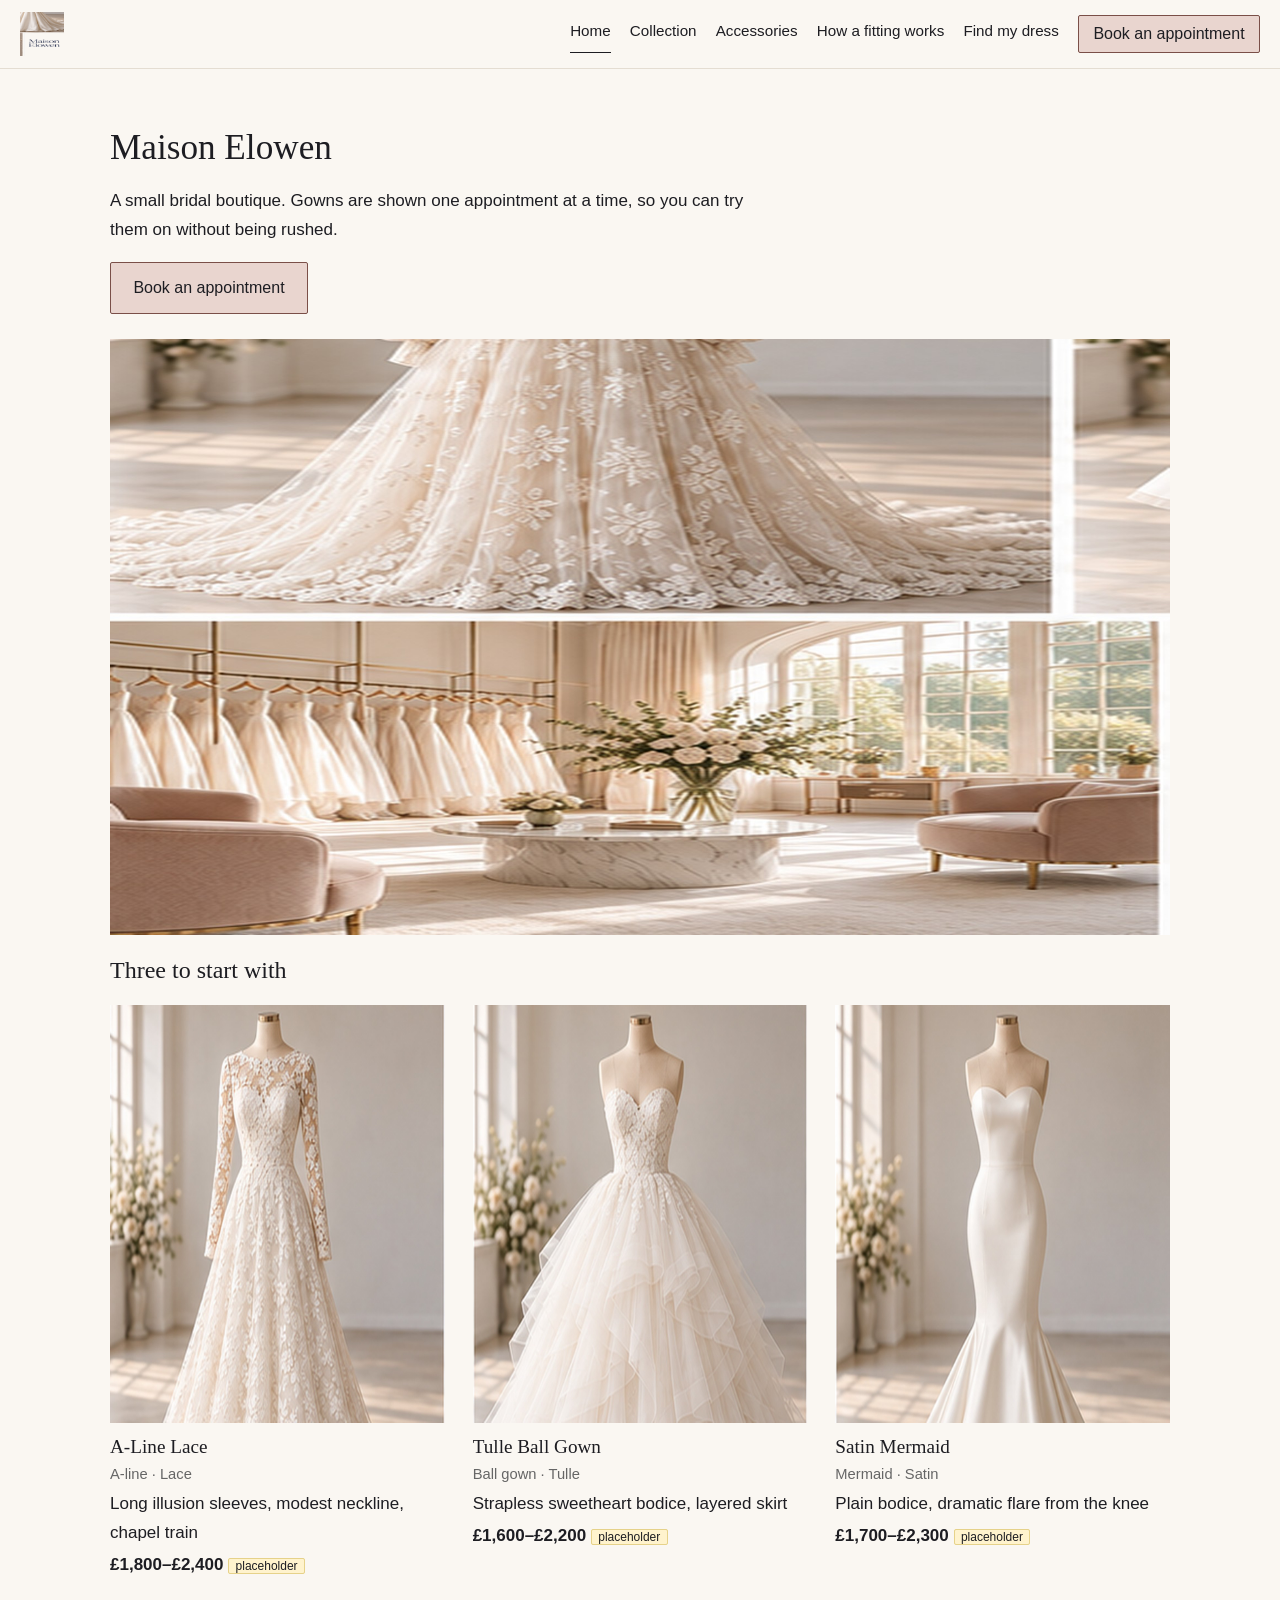
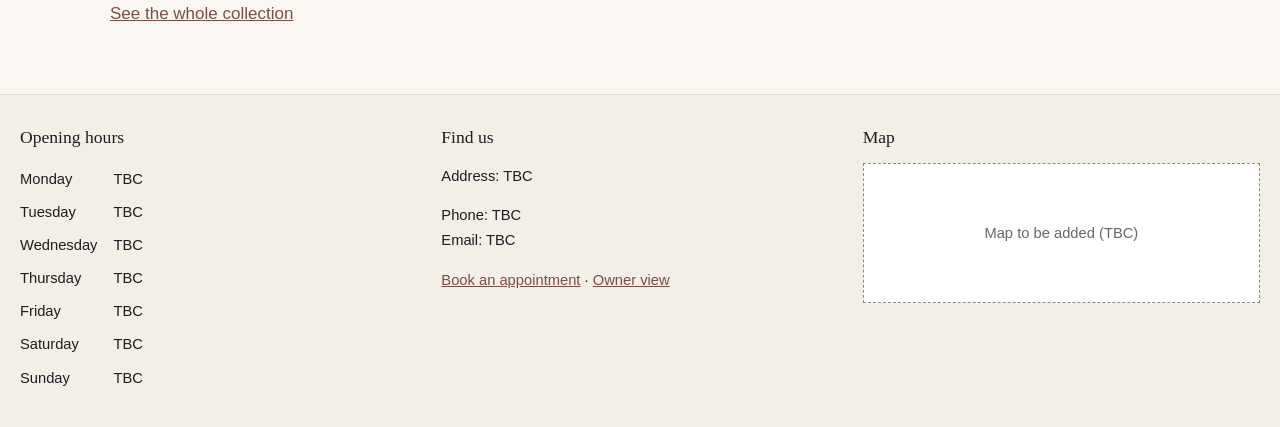
==== index.html @ 3a3b1e53 "Build Maison Elowen bridal boutique website v0.1 Co-authored-by: Copilot <223556219+Copilot@users.no" ====
<!DOCTYPE html>
<html lang="en-GB">
<head>
<meta charset="utf-8">
<meta name="viewport" content="width=device-width, initial-scale=1">
<title>Home · Maison Elowen</title>
<link rel="stylesheet" href="css/style.css">
</head>
<body>
<main>
<section class="hero-text"><h1>Maison Elowen</h1><p id="tagline"></p><p><a class="btn" href="book.html">Book an appointment</a></p></section>
<section class="hero"><img id="hero" alt=""></section>

<h2>Three to start with</h2><div id="featured" class="grid"></div>
<p><a href="collection.html">See the whole collection</a></p>
</main>
<script src="js/common.js"></script>
<script src="js/home.js"></script>
</body>
</html>
---- css/style.css ----
:root { --ivory:#faf7f2; --ink:#1d1d22; --accent:#e9d5cf; --accent-dark:#7a4f48; --line:#e4ddd2; }
* { box-sizing: border-box; }
body { margin:0; background:var(--ivory); color:var(--ink); font:17px/1.7 "Helvetica Neue", Arial, sans-serif; }
h1,h2,h3 { font-family: Georgia, "Times New Roman", serif; font-weight:normal; line-height:1.25; }
h1 { font-size:2.2rem; margin:.4em 0; } h2 { font-size:1.5rem; } h3 { font-size:1.2rem; margin:.6em 0 .1em; }
a { color:var(--accent-dark); }
main { max-width:1100px; margin:0 auto; padding:1.5rem 1.25rem 3rem; }
p { max-width:70ch; }
.site-header { display:flex; flex-wrap:wrap; align-items:center; justify-content:space-between; gap:1rem; padding:.75rem 1.25rem; border-bottom:1px solid var(--line); }
.logo img { height:44px; width:auto; display:block; }
nav { display:flex; flex-wrap:wrap; gap:.4rem 1.2rem; font-size:.95rem; }
nav a { text-decoration:none; color:var(--ink); padding:.2rem 0; border-bottom:1px solid transparent; }
nav a[aria-current] { border-bottom-color:var(--ink); }
.btn, nav a.navbook { display:inline-block; background:var(--accent); color:var(--ink); border:1px solid var(--accent-dark); padding:.7rem 1.4rem; text-decoration:none; font-size:1rem; cursor:pointer; border-radius:2px; font-family:inherit; }
nav a.navbook { padding:.3rem .9rem; }
.btn:hover { background:#e0c6be; }
.hero img { width:100%; height:auto; display:block; }
.hero-text { padding:1.2rem 0 .5rem; }
.grid { display:grid; grid-template-columns:1fr; gap:1.75rem; }
@media (min-width:600px) { .grid { grid-template-columns:repeat(2,1fr); } }
@media (min-width:900px) { .grid { grid-template-columns:repeat(3,1fr); } .grid.four { grid-template-columns:repeat(4,1fr); } }
.card p { margin:.2rem 0; } .meta { color:#666; font-size:.92rem; }
.frame { aspect-ratio:4/5; background:#fff; } .frame img { width:100%; height:100%; object-fit:contain; display:block; }
.sq img { width:100%; height:auto; display:block; }
.price { font-weight:bold; } .ph { font-weight:normal; font-size:.75rem; background:#fff3cd; border:1px solid #e6d28a; padding:0 .4rem; border-radius:2px; }
.filters { display:flex; flex-wrap:wrap; gap:1rem 2rem; margin:1rem 0 1.5rem; }
.filters fieldset { border:0; padding:0; margin:0; } .filters legend { font-weight:bold; margin-bottom:.3rem; }
.chip { display:inline-block; margin:0 .3rem .3rem 0; }
.chip input { position:absolute; opacity:0; } .chip span { display:inline-block; padding:.2rem .8rem; border:1px solid var(--line); background:#fff; cursor:pointer; }
.chip input:checked + span { background:var(--accent); border-color:var(--accent-dark); } .chip input:focus-visible + span { outline:2px solid var(--ink); }
.steps { list-style:none; padding:0; counter-reset:s; } .steps li { counter-increment:s; padding:1rem 0 1rem 3rem; border-top:1px solid var(--line); position:relative; }
.steps li::before { content:counter(s); position:absolute; left:0; top:.9rem; font:1.6rem Georgia, serif; }
.timing { font-weight:bold; }
form { max-width:560px; } label { display:block; margin:.9rem 0 .2rem; font-weight:bold; }
input[type=text],input[type=email],input[type=tel],input[type=date],select,textarea { width:100%; padding:.6rem; font:inherit; border:1px solid #bbb; background:#fff; border-radius:2px; }
.confirm { background:#fff; border:1px solid var(--accent-dark); padding:1rem 1.25rem; margin:1rem 0; max-width:560px; }
.notice { background:#fff3cd; border:1px solid #e6d28a; padding:.8rem 1rem; margin:1rem 0; }
.ai-wall { background:#f0f0f0; border:2px dashed #888; padding:1rem; margin:1rem 0; font-weight:bold; }
pre { background:#fff; border:1px solid var(--line); padding:.8rem; overflow:auto; font-size:.85rem; }
table { border-collapse:collapse; } td,th { padding:.25rem 1rem .25rem 0; text-align:left; vertical-align:top; }
.bookings { width:100%; } .bookings th,.bookings td { border-bottom:1px solid var(--line); padding:.5rem; }
.site-footer { display:grid; gap:1.5rem; grid-template-columns:1fr; padding:2rem 1.25rem; border-top:1px solid var(--line); background:#f3eee6; font-size:.92rem; }
@media (min-width:800px) { .site-footer { grid-template-columns:repeat(3,1fr); } }
.site-footer h2 { font-size:1.1rem; margin-top:0; }
.map { border:1px dashed #888; background:#fff; min-height:140px; display:flex; align-items:center; justify-content:center; color:#666; }
.hidden { display:none; }
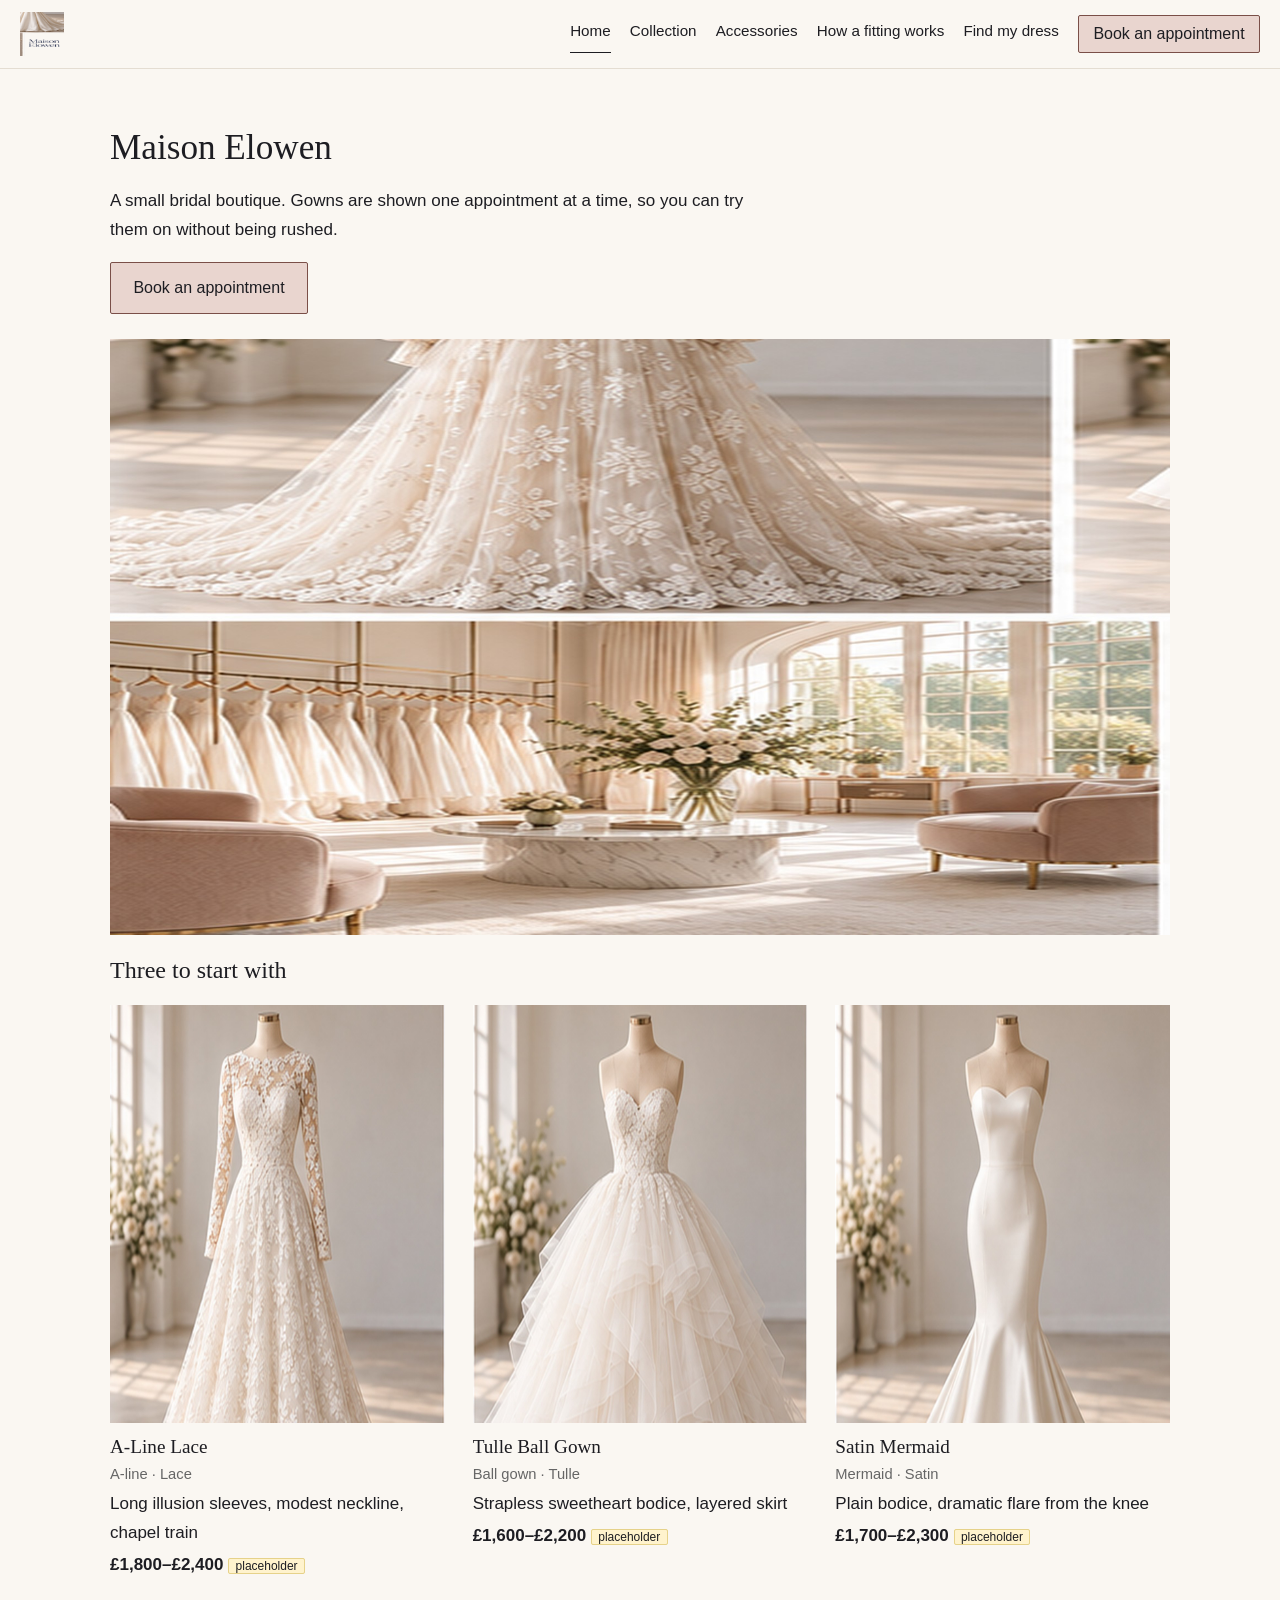
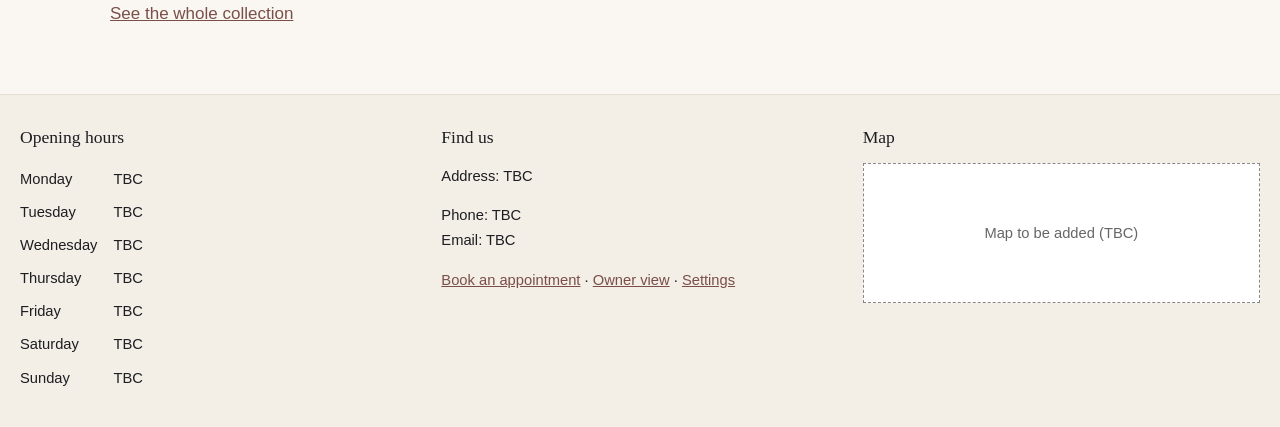
==== commit 2756a686: "Add Ask the stylist box and AI Settings panel (v0.2) Co-authored-by: Copilot <223556219+Copilot@user" ====
--- a/index.html
+++ b/index.html
@@ -15,7 +15,10 @@
 <p><a href="collection.html">See the whole collection</a></p>
 </main>
 <script src="js/common.js"></script>
+<script src="js/ai.js"></script>
+<script src="js/settings.js"></script>
 <script src="js/home.js"></script>
 </body>
 </html>
 
+
--- a/css/style.css
+++ b/css/style.css
@@ -44,3 +44,8 @@
 .site-footer h2 { font-size:1.1rem; margin-top:0; }
 .map { border:1px dashed #888; background:#fff; min-height:140px; display:flex; align-items:center; justify-content:center; color:#666; }
 .hidden { display:none; }
+.stylist { margin:2.5rem 0 1.5rem; border-top:1px solid var(--line); padding-top:1rem; }
+dialog { max-width:560px; width:92%; border:1px solid var(--accent-dark); background:var(--ivory); color:var(--ink); padding:1rem 1.5rem; }
+dialog::backdrop { background:rgba(0,0,0,.4); }
+.keyrow { display:flex; gap:.5rem; } .keyrow .btn { padding:.4rem 1rem; }
+.btnrow { display:flex; flex-wrap:wrap; gap:.5rem; }
